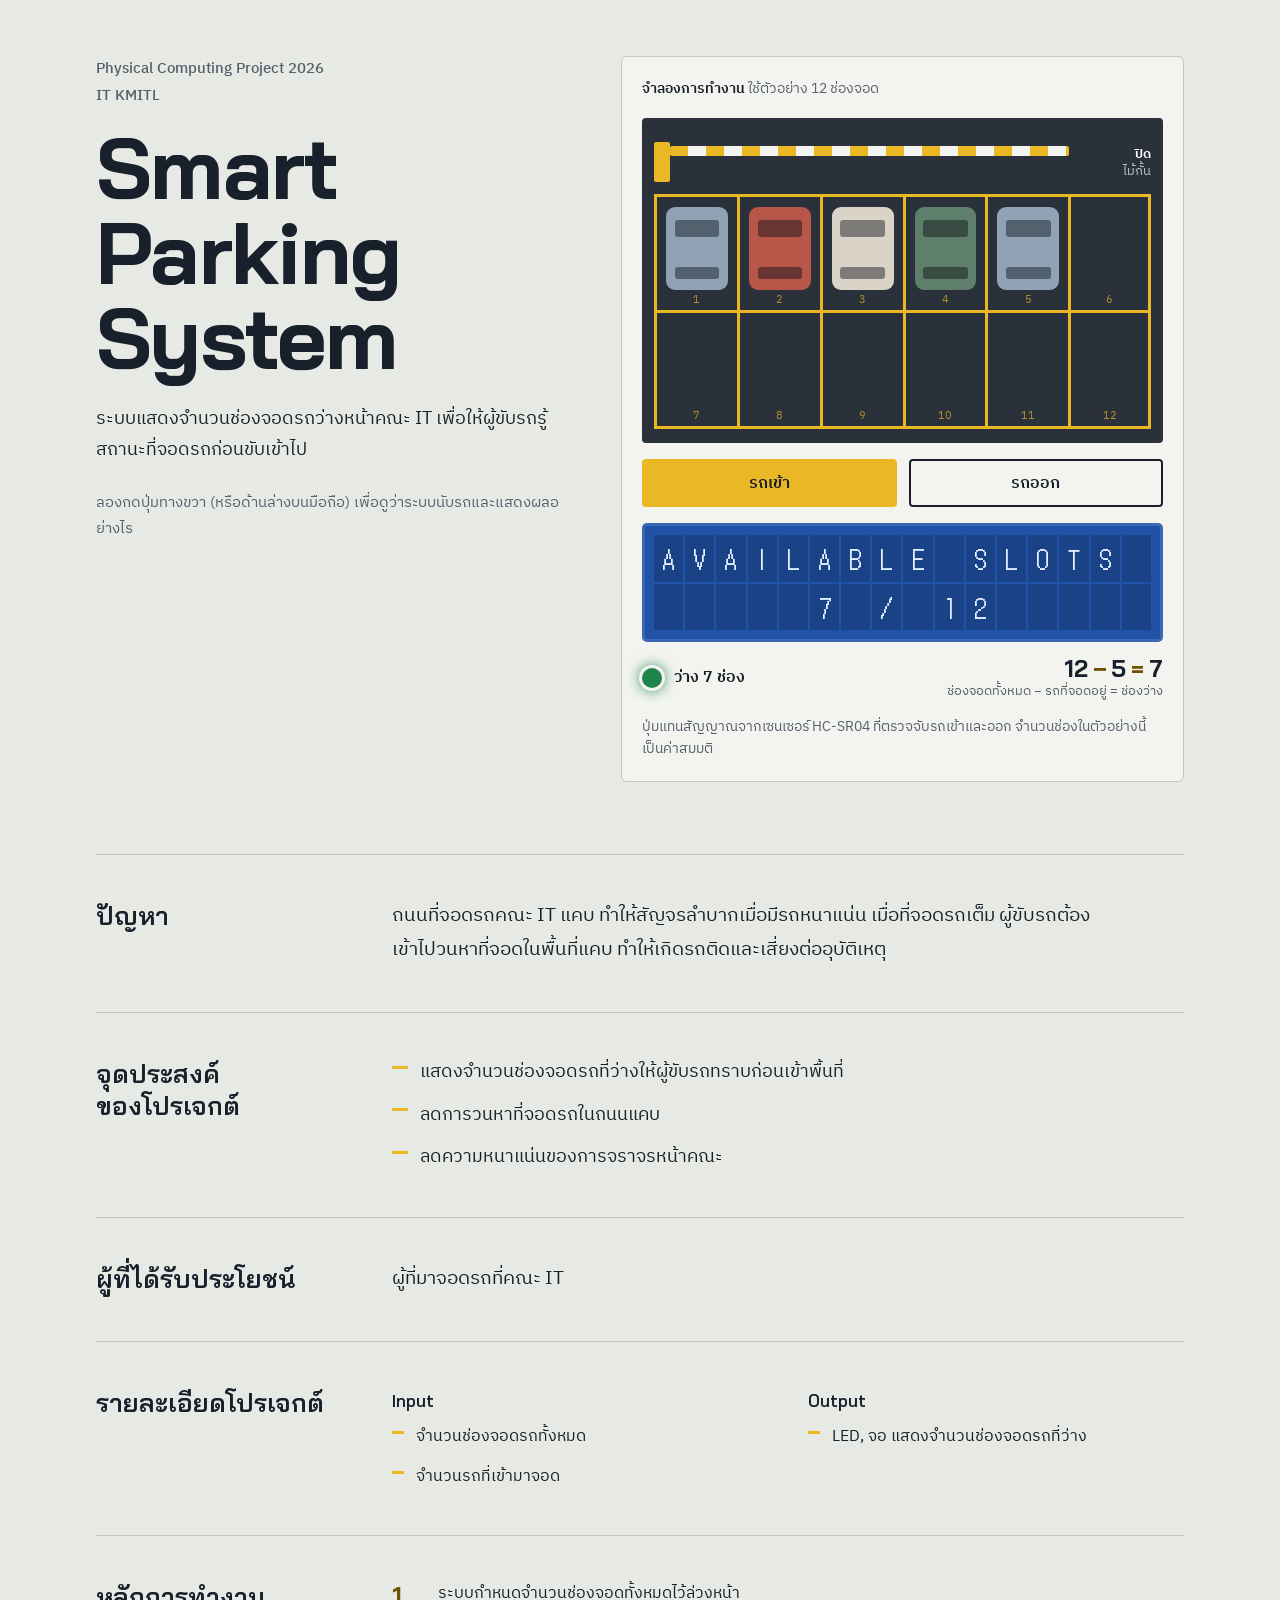
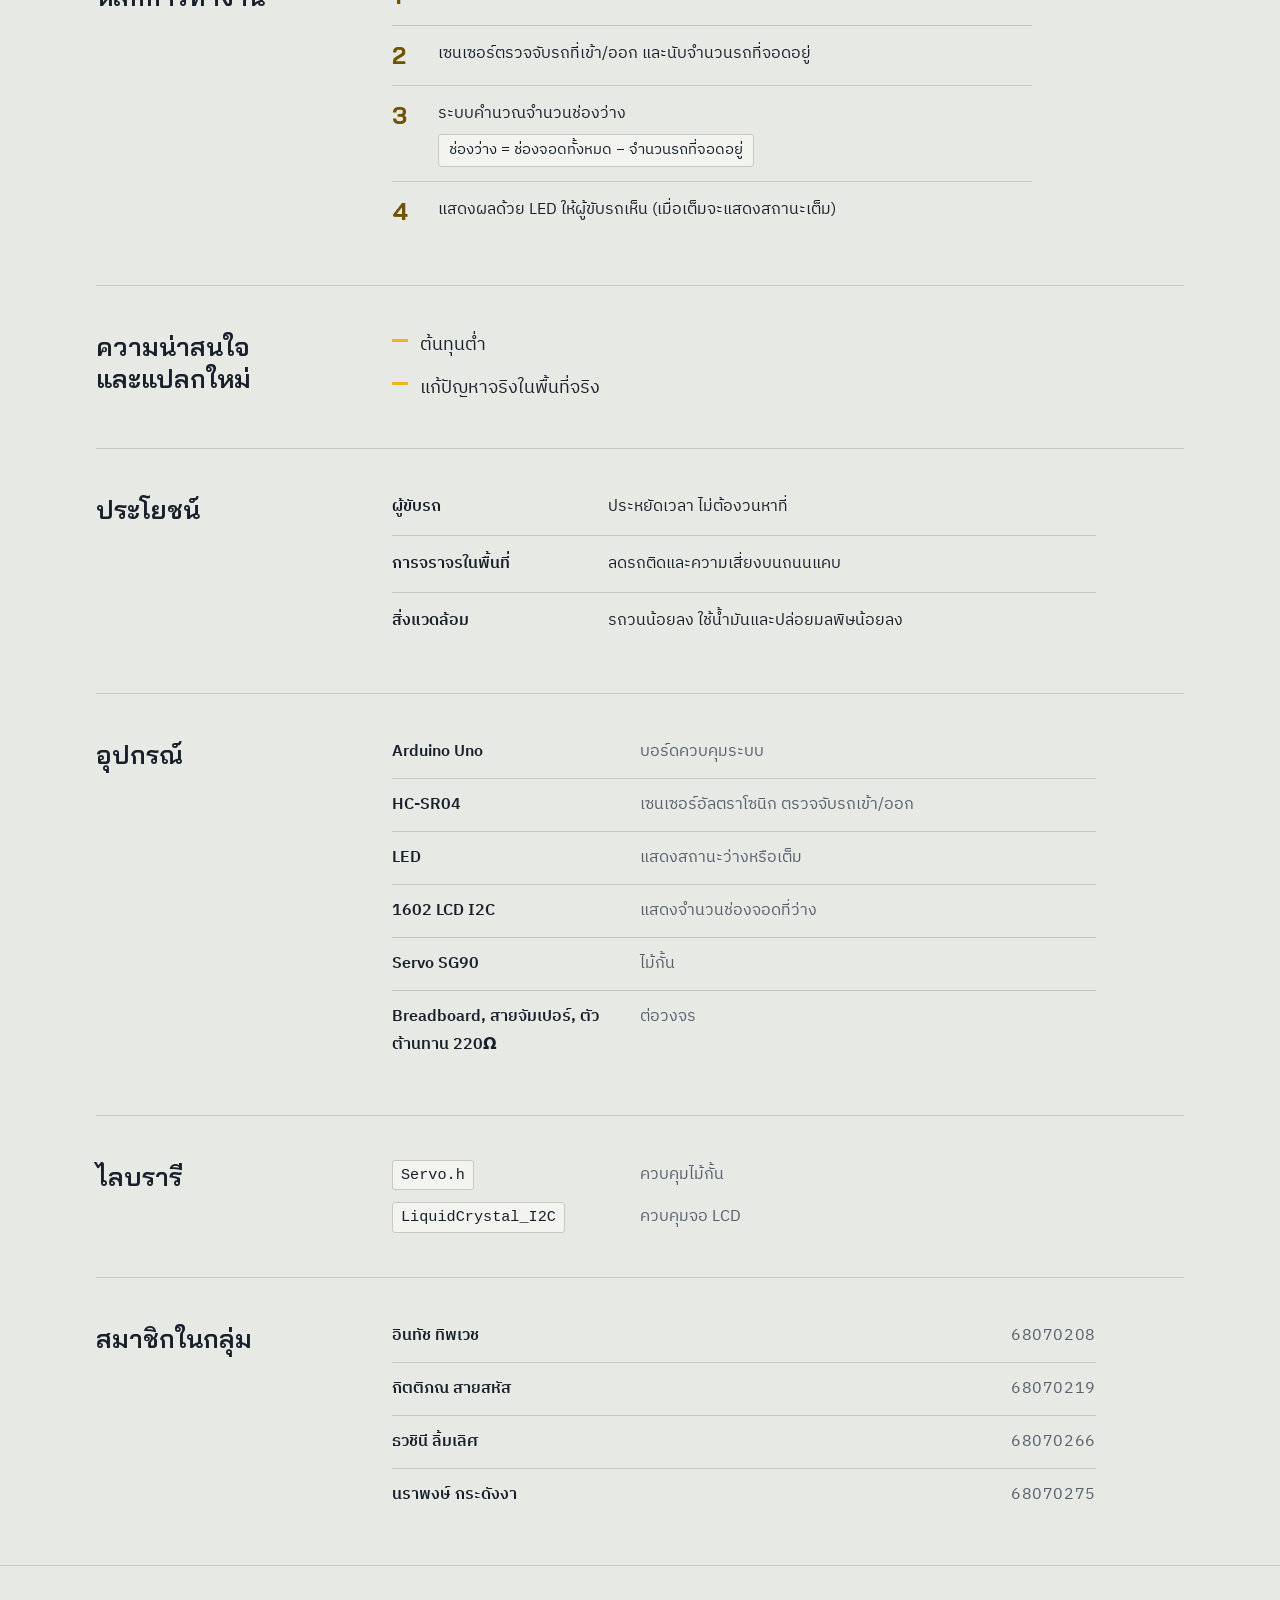
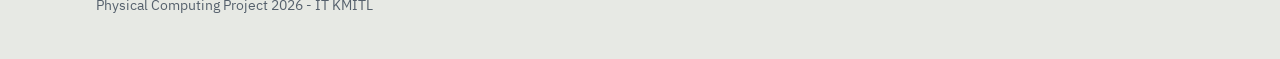
==== static-web/index.html @ 5815a882 "init website" ====
<!doctype html>
<html>

<head>
  <meta charset=utf8>
  <meta name=viewport content="width=device-width,initial-scale=1,viewport-fit=cover">
  <style>
    :root {
      color-scheme: light;
      box-sizing: border-box;
      padding-top: env(safe-area-inset-top, 0px);
      padding-bottom: env(safe-area-inset-bottom, 0px)
    }

    html {
      scroll-padding-top: env(safe-area-inset-top, 0px)
    }

    body {
      margin: 0;
      padding: 0;
      font: 14px -apple-system, BlinkMacSystemFont, sans-serif;
      background: #fff;
      color: #000
    }

    img {
      max-width: 100%
    }

    [hidden]:not([hidden=until-found i]) {
      display: none !important
    }
  </style>
</head>

<body>
  <title>Smart Parking System</title>
  <meta name="claude:viewport-fit-sides" content="cover">
  <link rel="stylesheet" href="style.css">
  <link rel="preconnect" href="https://fonts.googleapis.com">
  <link rel="preconnect" href="https://fonts.gstatic.com" crossorigin>
  <link
    href="https://fonts.googleapis.com/css2?family=Bai+Jamjuree:wght@500;700&family=DotGothic16&family=IBM+Plex+Sans+Thai:wght@400;500;600&display=swap"
    rel="stylesheet">

  <!-- Each <section> below is self-contained. Delete a whole <section class="row"> to drop that topic. -->

  <main>
    <!-- SECTION: Hero + live simulator -->
    <header class="hero">
      <div class="wrap hero-grid">
        <div class="hero-text">
          <p class="course">Physical Computing Project 2026<br>IT KMITL</p>
          <h1>Smart Parking System</h1>
          <p class="lede">ระบบแสดงจำนวนช่องจอดรถว่างหน้าคณะ IT เพื่อให้ผู้ขับรถรู้สถานะที่จอดรถก่อนขับเข้าไป</p>
          <p class="tag">ลองกดปุ่มทางขวา (หรือด้านล่างบนมือถือ) เพื่อดูว่าระบบนับรถและแสดงผลอย่างไร</p>
        </div>

        <div class="sim" id="sim">
          <p class="sim-head"><b>จำลองการทำงาน</b> ใช้ตัวอย่าง <span id="totalLabel">12</span> ช่องจอด</p>

          <div class="lot">
            <div class="gate" id="gate">
              <div class="gate-post"></div>
              <div class="gate-arm"></div>
              <p class="gate-label"><b id="gateText">ปิด</b>ไม้กั้น</p>
            </div>
            <div class="bays" id="bays" aria-label="ผังช่องจอดรถ"></div>
          </div>

          <div class="controls">
            <button class="btn primary" id="btnIn" type="button">รถเข้า</button>
            <button class="btn" id="btnOut" type="button">รถออก</button>
          </div>

          <div class="display">
            <div class="lcd" aria-hidden="true">
              <div class="lcd-in" id="lcd"></div>
            </div>
            <div class="status-row">
              <span class="led" id="led" aria-hidden="true"></span>
              <p class="status-text" id="statusText" aria-live="polite">ว่าง 7 ช่อง</p>
              <div class="calc">
                <p class="eq"><span id="fT">12</span><i>−</i><span id="fP">5</span><i>=</i><span id="fF">7</span></p>
                <small>ช่องจอดทั้งหมด − รถที่จอดอยู่ = ช่องว่าง</small>
              </div>
            </div>
          </div>

          <p class="sim-note">ปุ่มแทนสัญญาณจากเซนเซอร์ HC-SR04 ที่ตรวจจับรถเข้าและออก จำนวนช่องในตัวอย่างนี้เป็นค่าสมมติ
          </p>
        </div>
      </div>
    </header>

    <div class="wrap">
      <!-- SECTION: ปัญหา -->
      <section class="row" id="problem">
        <h2>ปัญหา</h2>
        <p class="prose big">ถนนที่จอดรถคณะ IT แคบ ทำให้สัญจรลำบากเมื่อมีรถหนาแน่น เมื่อที่จอดรถเต็ม
          ผู้ขับรถต้องเข้าไปวนหาที่จอดในพื้นที่แคบ ทำให้เกิดรถติดและเสี่ยงต่ออุบัติเหตุ</p>
      </section>

      <!-- SECTION: จุดประสงค์ -->
      <section class="row" id="objectives">
        <h2>จุดประสงค์ของโปรเจกต์</h2>
        <ul class="marks lg">
          <li>แสดงจำนวนช่องจอดรถที่ว่างให้ผู้ขับรถทราบก่อนเข้าพื้นที่</li>
          <li>ลดการวนหาที่จอดรถในถนนแคบ</li>
          <li>ลดความหนาแน่นของการจราจรหน้าคณะ</li>
        </ul>
      </section>

      <!-- SECTION: ผู้ที่ได้รับประโยชน์ -->
      <section class="row" id="audience">
        <h2>ผู้ที่ได้รับประโยชน์</h2>
        <p class="prose big">ผู้ที่มาจอดรถที่คณะ IT</p>
      </section>

      <!-- SECTION: รายละเอียดโปรเจกต์ -->
      <section class="row" id="details">
        <h2>รายละเอียดโปรเจกต์</h2>
        <div class="cols">
          <div>
            <h3>Input</h3>
            <ul class="marks">
              <li>จำนวนช่องจอดรถทั้งหมด</li>
              <li>จำนวนรถที่เข้ามาจอด</li>
            </ul>
          </div>
          <div>
            <h3>Output</h3>
            <ul class="marks">
              <li>LED, จอ แสดงจำนวนช่องจอดรถที่ว่าง</li>
            </ul>
          </div>
        </div>
      </section>

      <!-- SECTION: หลักการทำงาน -->
      <section class="row" id="how">
        <h2>หลักการทำงาน</h2>
        <ol class="steps">
          <li><span>ระบบกำหนดจำนวนช่องจอดทั้งหมดไว้ล่วงหน้า</span></li>
          <li><span>เซนเซอร์ตรวจจับรถที่เข้า/ออก และนับจำนวนรถที่จอดอยู่</span></li>
          <li><span>ระบบคำนวณจำนวนช่องว่าง<br><span class="formula">ช่องว่าง = ช่องจอดทั้งหมด −
                จำนวนรถที่จอดอยู่</span></span></li>
          <li><span>แสดงผลด้วย LED ให้ผู้ขับรถเห็น (เมื่อเต็มจะแสดงสถานะเต็ม)</span></li>
        </ol>
      </section>

      <!-- SECTION: ความน่าสนใจ -->
      <section class="row" id="novelty">
        <h2>ความน่าสนใจและแปลกใหม่</h2>
        <ul class="marks lg">
          <li>ต้นทุนต่ำ</li>
          <li>แก้ปัญหาจริงในพื้นที่จริง</li>
        </ul>
      </section>

      <!-- SECTION: ประโยชน์ -->
      <section class="row" id="benefits">
        <h2>ประโยชน์</h2>
        <dl class="dl">
          <div>
            <dt>ผู้ขับรถ</dt>
            <dd>ประหยัดเวลา ไม่ต้องวนหาที่</dd>
          </div>
          <div>
            <dt>การจราจรในพื้นที่</dt>
            <dd>ลดรถติดและความเสี่ยงบนถนนแคบ</dd>
          </div>
          <div>
            <dt>สิ่งแวดล้อม</dt>
            <dd>รถวนน้อยลง ใช้น้ำมันและปล่อยมลพิษน้อยลง</dd>
          </div>
        </dl>
      </section>

      <!-- SECTION: อุปกรณ์ -->
      <section class="row" id="hardware">
        <h2>อุปกรณ์</h2>
        <ul class="parts">
          <li><b>Arduino Uno</b><span>บอร์ดควบคุมระบบ</span></li>
          <li><b>HC-SR04</b><span>เซนเซอร์อัลตราโซนิก ตรวจจับรถเข้า/ออก</span></li>
          <li><b>LED</b><span>แสดงสถานะว่างหรือเต็ม</span></li>
          <li><b>1602 LCD I2C</b><span>แสดงจำนวนช่องจอดที่ว่าง</span></li>
          <li><b>Servo SG90</b><span>ไม้กั้น</span></li>
          <li><b>Breadboard, สายจัมเปอร์, ตัวต้านทาน 220Ω</b><span>ต่อวงจร</span></li>
        </ul>
      </section>

      <!-- SECTION: ไลบรารี -->
      <section class="row" id="libraries">
        <h2>ไลบรารี</h2>
        <ul class="libs">
          <li><code>Servo.h</code><span>ควบคุมไม้กั้น</span></li>
          <li><code>LiquidCrystal_I2C</code><span>ควบคุมจอ LCD</span></li>
        </ul>
      </section>

      <!-- SECTION: สมาชิก -->
      <section class="row" id="team">
        <h2>สมาชิกในกลุ่ม</h2>
        <ul class="team">
          <li><b>อินทัช ทิพเวช</b><span>68070208</span></li>
          <li><b>กิตติภณ สายสหัส</b><span>68070219</span></li>
          <li><b>ธวชินี ลิ้มเลิศ</b><span>68070266</span></li>
          <li><b>นราพงษ์ กระดังงา</b><span>68070275</span></li>
        </ul>
      </section>
    </div>

    <footer>
      <div class="wrap">Physical Computing Project 2026 - IT KMITL</div>
    </footer>
  </main>
  <script src="main.js" defer></script>
</body>

</html>
---- static-web/style.css ----
/* Layout: left-aligned document rows (label column + content column) under a hero
   that is a live parking-lot simulator: painted bays, barrier arm, 1602 LCD, LED. */
:root {
  --bg: #E7E9E4;
  --surface: #F3F4F0;
  --fg: #18212B;
  --muted: #55606C;
  --line: #C4C9C1;
  --paint: #E9B824;
  --paint-ink: #6F5200;
  --on-paint: #18212B;
  --asphalt: #2A313A;
  --lcd: #2152A8;
  --lcd-fg: #E3EEFF;
  --lcd-cell: rgba(0, 0, 0, 0.2);
  --ok: #1E8449;
  --bad: #C0392B;
  --car1: #8FA3B5;
  --car2: #B8564A;
  --car3: #D9D4C7;
  --car4: #5E7F6B;
  --font-display: "Bai Jamjuree", "IBM Plex Sans Thai", system-ui, sans-serif;
  --font-body: "IBM Plex Sans Thai", system-ui, -apple-system, "Segoe UI", sans-serif;
  --font-lcd: "DotGothic16", ui-monospace, "SFMono-Regular", Menlo, monospace;
}
@media (prefers-color-scheme: dark) {
  :root:not([data-theme="light"]) {
    --bg: #12161C;
    --surface: #1A2029;
    --fg: #E4E8ED;
    --muted: #97A2AF;
    --line: #2C3541;
    --paint: #F2C94C;
    --paint-ink: #F2C94C;
    --on-paint: #14181E;
    --asphalt: #0C0F13;
    --lcd: #2A62C9;
    --lcd-fg: #EAF2FF;
    --ok: #3DBE73;
    --bad: #E5675A;
    --car1: #7C93A8;
    --car2: #C4635A;
    --car3: #C9C3B4;
    --car4: #6C9279;
    color-scheme: dark;
  }
}
:root[data-theme="dark"] {
  --bg: #12161C;
  --surface: #1A2029;
  --fg: #E4E8ED;
  --muted: #97A2AF;
  --line: #2C3541;
  --paint: #F2C94C;
  --paint-ink: #F2C94C;
  --on-paint: #14181E;
  --asphalt: #0C0F13;
  --lcd: #2A62C9;
  --lcd-fg: #EAF2FF;
  --ok: #3DBE73;
  --bad: #E5675A;
  --car1: #7C93A8;
  --car2: #C4635A;
  --car3: #C9C3B4;
  --car4: #6C9279;
  color-scheme: dark;
}

*, *::before, *::after { box-sizing: border-box; }
body {
  background: var(--bg);
  color: var(--fg);
  font-family: var(--font-body);
  font-size: 16px;
  line-height: 1.75;
  -webkit-text-size-adjust: 100%;
}
.wrap {
  max-width: 1120px;
  margin-inline: auto;
  padding-left: max(16px, env(safe-area-inset-left, 0px));
  padding-right: max(16px, env(safe-area-inset-right, 0px));
}
h1, h2, h3, p, ul, ol, dl, dd { margin: 0; padding: 0; }
ul, ol { list-style: none; }
h1, h2, h3 { font-family: var(--font-display); text-wrap: balance; }
:focus-visible { outline: 3px solid var(--paint); outline-offset: 3px; }

/* ---------- Hero ---------- */
.hero { padding-block: 32px 48px; }
.hero-grid { display: grid; gap: 32px; }
.hero-text { min-width: 0; }
.course { font-size: 0.95rem; color: var(--muted); font-weight: 500; }
.hero h1 {
  font-size: clamp(2.6rem, 11vw, 5.4rem);
  line-height: 0.98;
  font-weight: 700;
  letter-spacing: -0.02em;
  margin-top: 16px;
}
.hero .lede {
  margin-top: 24px;
  font-size: 1.15rem;
  line-height: 1.7;
  max-width: 34em;
}
.hero .tag { margin-top: 24px; color: var(--muted); font-size: 0.95rem; }

/* ---------- Simulator ---------- */
.sim {
  min-width: 0;
  background: var(--surface);
  border: 1px solid var(--line);
  border-radius: 6px;
  padding: 16px;
  display: grid;
  gap: 16px;
}
.sim-head { font-size: 0.9rem; color: var(--muted); }
.sim-head b { color: var(--fg); font-weight: 600; }

.lot {
  background: var(--asphalt);
  border-radius: 4px;
  padding: 12px 12px 14px;
  display: grid;
  gap: 12px;
}
.gate { display: flex; align-items: flex-end; gap: 12px; min-height: 52px; }
.gate-post {
  flex: none;
  width: 16px; height: 40px;
  background: var(--paint);
  border-radius: 2px;
  position: relative;
}
.gate-arm {
  position: relative;
  flex: 1;
  height: 10px;
  margin-left: -12px;
  margin-bottom: 26px;
  transform-origin: 6px 50%;
  transition: transform 0.5s cubic-bezier(.3, .7, .3, 1);
  background: repeating-linear-gradient(90deg, var(--paint) 0 18px, #F4F4F0 18px 36px);
  border-radius: 2px;
}
.gate.open .gate-arm { transform: rotate(-62deg); }
.gate-label { flex: none; font-size: 0.8rem; color: #B9C1CB; line-height: 1.3; text-align: right; min-width: 5.5em; padding-bottom: 2px; }
.gate-label b { display: block; color: #fff; font-weight: 600; }

.bays {
  display: grid;
  grid-template-columns: repeat(6, minmax(0, 1fr));
  border-top: 3px solid var(--paint);
}
.bay {
  position: relative;
  aspect-ratio: 3 / 4.2;
  border-left: 3px solid var(--paint);
  border-bottom: 3px solid var(--paint);
}
.bay:nth-child(6n) { border-right: 3px solid var(--paint); }
.bay .no {
  position: absolute; left: 0; right: 0; bottom: 4px;
  text-align: center;
  font-size: 0.7rem; line-height: 1;
  color: var(--paint);
  opacity: 0.7;
  font-variant-numeric: tabular-nums;
}
.car {
  position: absolute;
  inset: 10px 9px 20px;
  border-radius: 9px;
  background: var(--car1);
  animation: park 0.35s ease-out;
}
.car::before, .car::after {
  content: "";
  position: absolute;
  left: 14%; right: 14%;
  background: rgba(10, 14, 20, 0.45);
  border-radius: 3px;
}
.car::before { top: 16%; height: 20%; }
.car::after { bottom: 14%; height: 14%; }
.bay:nth-child(4n+2) .car { background: var(--car2); }
.bay:nth-child(4n+3) .car { background: var(--car3); }
.bay:nth-child(4n+4) .car { background: var(--car4); }
@keyframes park { from { transform: translateY(-26px); opacity: 0; } to { transform: none; opacity: 1; } }

.controls { display: flex; flex-wrap: wrap; gap: 12px; }
.btn {
  flex: 1 1 140px;
  min-height: 48px;
  padding: 10px 18px;
  font: 600 1rem/1.2 var(--font-body);
  border-radius: 4px;
  cursor: pointer;
  border: 2px solid var(--fg);
  background: transparent;
  color: var(--fg);
}
.btn.primary { background: var(--paint); color: var(--on-paint); border-color: var(--paint); }
.btn:hover:not(:disabled) { filter: brightness(1.06); }
.btn:active:not(:disabled) { transform: translateY(1px); }
.btn:disabled { opacity: 0.4; cursor: not-allowed; }

.display { display: grid; gap: 12px; }
.lcd {
  background: var(--lcd);
  border-radius: 5px;
  padding: 12px;
  box-shadow: inset 0 0 0 3px rgba(255, 255, 255, 0.12);
}
.lcd-in {
  container-type: inline-size;
  display: grid;
  grid-template-columns: repeat(16, minmax(0, 1fr));
  gap: 2px;
}
.cell {
  aspect-ratio: 5 / 8;
  display: grid;
  place-items: center;
  background: var(--lcd-cell);
  color: var(--lcd-fg);
  font-family: var(--font-lcd);
  font-size: 16px;
  font-size: 5cqw;
  line-height: 1;
  border-radius: 1px;
}
.status-row { display: flex; align-items: center; gap: 12px; flex-wrap: wrap; }
.led {
  flex: none;
  width: 20px; height: 20px;
  border-radius: 50%;
  background: var(--ok);
  box-shadow: 0 0 0 3px var(--surface), 0 0 14px 2px var(--ok);
  transition: background 0.2s, box-shadow 0.2s;
}
.led.full { background: var(--bad); box-shadow: 0 0 0 3px var(--surface), 0 0 14px 2px var(--bad); }
.status-text { font-weight: 600; }
.calc { margin-left: auto; text-align: right; }
.calc .eq { font-family: var(--font-display); font-weight: 700; font-size: 1.5rem; line-height: 1.2; font-variant-numeric: tabular-nums; }
.calc .eq i { font-style: normal; color: var(--paint-ink); padding-inline: 0.2em; }
.calc small { display: block; color: var(--muted); font-size: 0.8rem; line-height: 1.4; }
.sim-note { font-size: 0.85rem; color: var(--muted); line-height: 1.6; }

/* ---------- Content rows ---------- */
.row {
  display: grid;
  gap: 16px 56px;
  padding-block: 44px;
  border-top: 1px solid var(--line);
}
.row > * { min-width: 0; }
.row h2 { font-size: 1.6rem; line-height: 1.25; font-weight: 600; }
.row h2 small { display: block; margin-top: 6px; font-family: var(--font-body); font-size: 0.9rem; font-weight: 400; color: var(--muted); }
.prose { max-width: 38em; }
.prose.big { font-size: 1.2rem; line-height: 1.8; }

.marks li { position: relative; padding-left: 28px; max-width: 38em; }
.marks li + li { margin-top: 12px; }
.marks li::before {
  content: "";
  position: absolute; left: 0; top: 0.5em;
  width: 16px; height: 3px;
  background: var(--paint);
}
.marks.lg li { font-size: 1.1rem; }

.cols { display: grid; gap: 24px 40px; }
.cols h3 { font-size: 1.05rem; font-weight: 600; margin-bottom: 8px; }
.cols .marks li { padding-left: 24px; }
.cols .marks li::before { width: 12px; }

.steps { counter-reset: s; max-width: 40em; }
.steps li {
  counter-increment: s;
  display: grid;
  grid-template-columns: 2.4rem minmax(0, 1fr);
  gap: 0 8px;
  padding-block: 14px;
  border-top: 1px solid var(--line);
}
.steps li:first-child { border-top: 0; padding-top: 0; }
.steps li::before {
  content: counter(s);
  font-family: var(--font-display);
  font-weight: 700;
  font-size: 1.5rem;
  line-height: 1.3;
  color: var(--paint-ink);
  font-variant-numeric: tabular-nums;
}
.formula {
  display: inline-block;
  margin-top: 6px;
  padding: 2px 10px;
  background: var(--surface);
  border: 1px solid var(--line);
  border-radius: 3px;
  font-size: 0.95rem;
}

.dl { display: grid; gap: 0; max-width: 44em; }
.dl > div { display: grid; gap: 2px 24px; padding-block: 14px; border-top: 1px solid var(--line); }
.dl > div:first-child { border-top: 0; padding-top: 0; }
.dl dt { font-weight: 600; }
.dl dd { color: var(--fg); }

.parts { display: grid; gap: 0; max-width: 44em; }
.parts li { display: grid; gap: 0 24px; padding-block: 12px; border-top: 1px solid var(--line); }
.parts li:first-child { border-top: 0; padding-top: 0; }
.parts b { font-weight: 600; }
.parts span { color: var(--muted); }
.libs { display: grid; gap: 12px; max-width: 44em; }
.libs li { display: grid; gap: 2px 24px; }
.libs code {
  font-family: ui-monospace, "SFMono-Regular", Menlo, Consolas, monospace;
  font-size: 0.95rem;
  background: var(--surface);
  border: 1px solid var(--line);
  border-radius: 3px;
  padding: 1px 8px;
  justify-self: start;
}
.libs span { color: var(--muted); }

.team { display: grid; gap: 0; max-width: 44em; }
.team li {
  display: flex; justify-content: space-between; align-items: baseline; gap: 16px; flex-wrap: wrap;
  padding-block: 12px;
  border-top: 1px solid var(--line);
}
.team li:first-child { border-top: 0; padding-top: 0; }
.team b { font-weight: 600; }
.team span { font-variant-numeric: tabular-nums; color: var(--muted); letter-spacing: 0.04em; }

footer { border-top: 1px solid var(--line); padding-block: 28px 40px; color: var(--muted); font-size: 0.9rem; }

/* ---------- Wider screens ---------- */
@media (min-width: 560px) {
  .bays { grid-template-columns: repeat(6, minmax(0, 1fr)); }
  .cols { grid-template-columns: repeat(2, minmax(0, 1fr)); }
  .dl > div { grid-template-columns: 12em minmax(0, 1fr); }
  .parts li { grid-template-columns: 14em minmax(0, 1fr); }
  .libs li { grid-template-columns: 14em minmax(0, 1fr); align-items: baseline; }
}
@media (min-width: 820px) {
  .row { grid-template-columns: minmax(0, 240px) minmax(0, 1fr); }
  .hero { padding-block: 56px 72px; }
}
@media (min-width: 960px) {
  .hero-grid { grid-template-columns: minmax(0, 5fr) minmax(0, 6fr); gap: 56px; align-items: start; }
  .sim { padding: 20px; }
}
@media (prefers-reduced-motion: reduce) {
  .car { animation: none; }
  .gate-arm, .led { transition: none; }
}
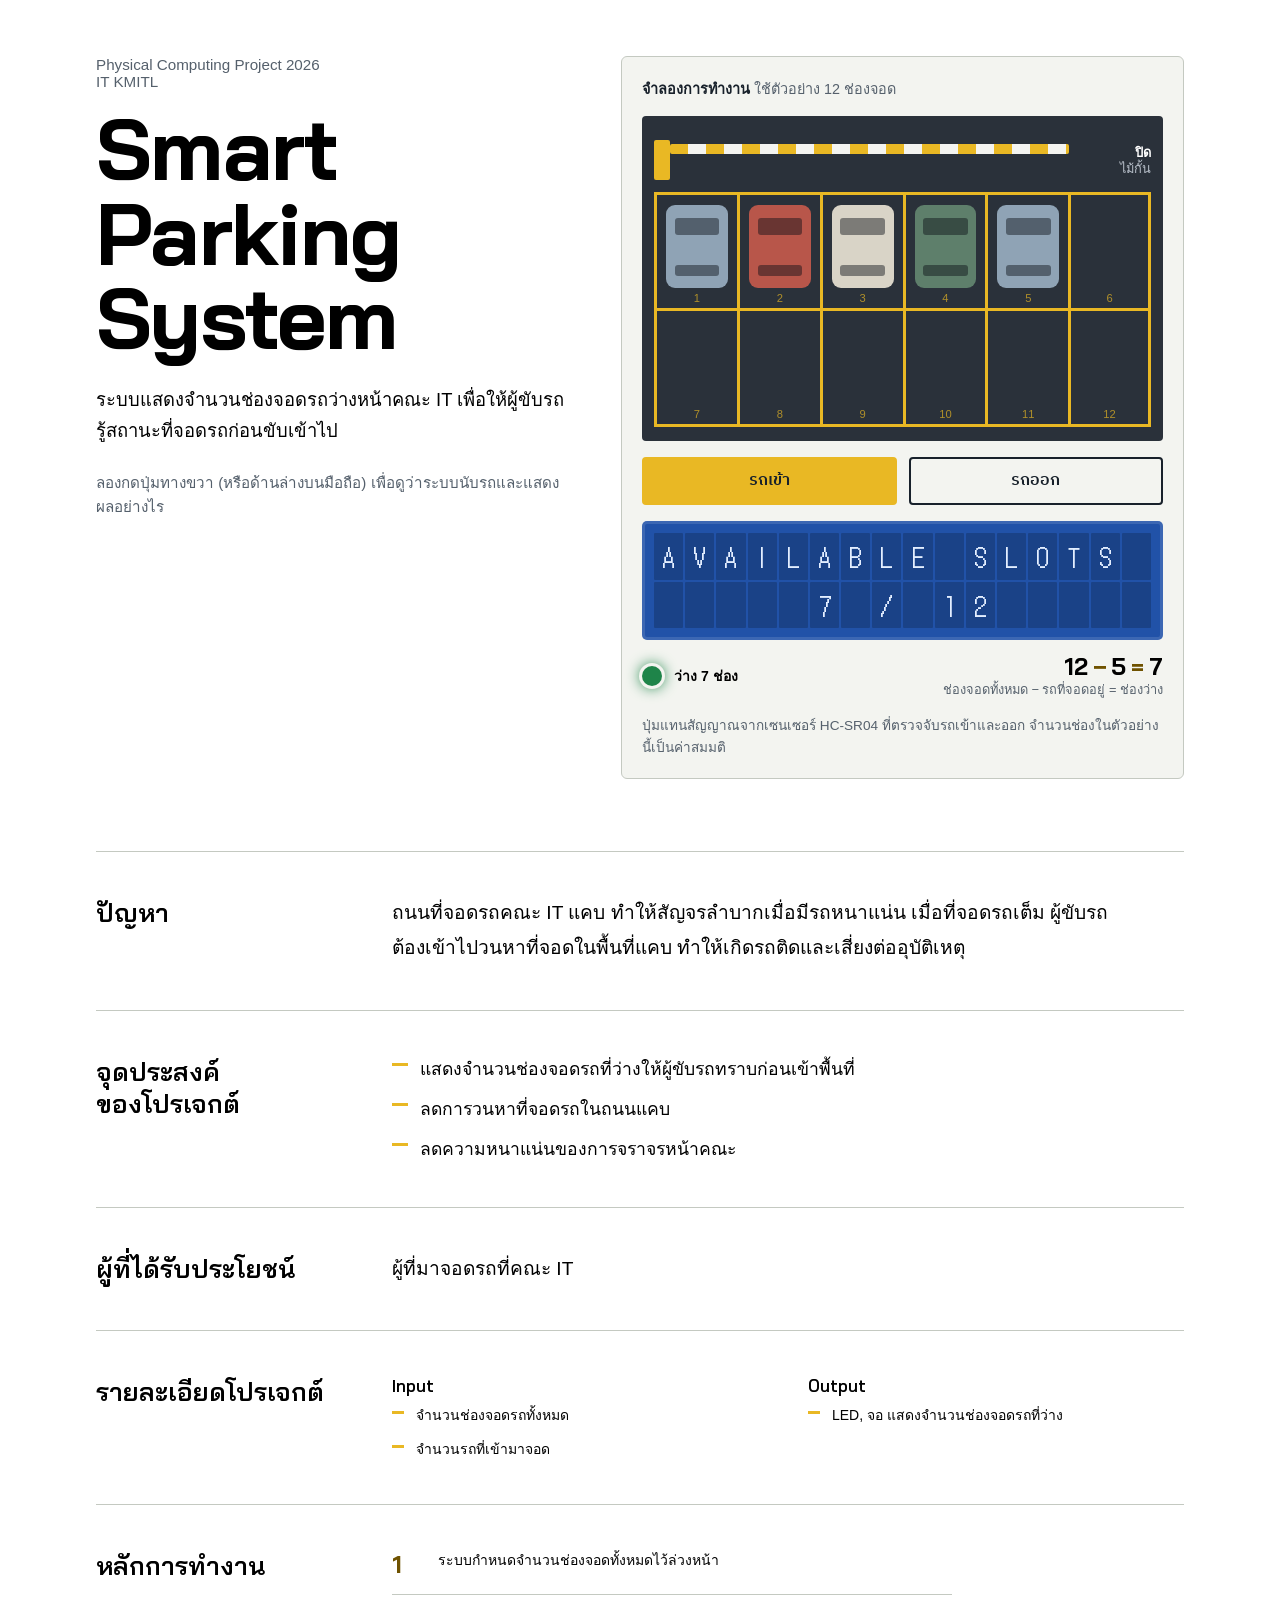
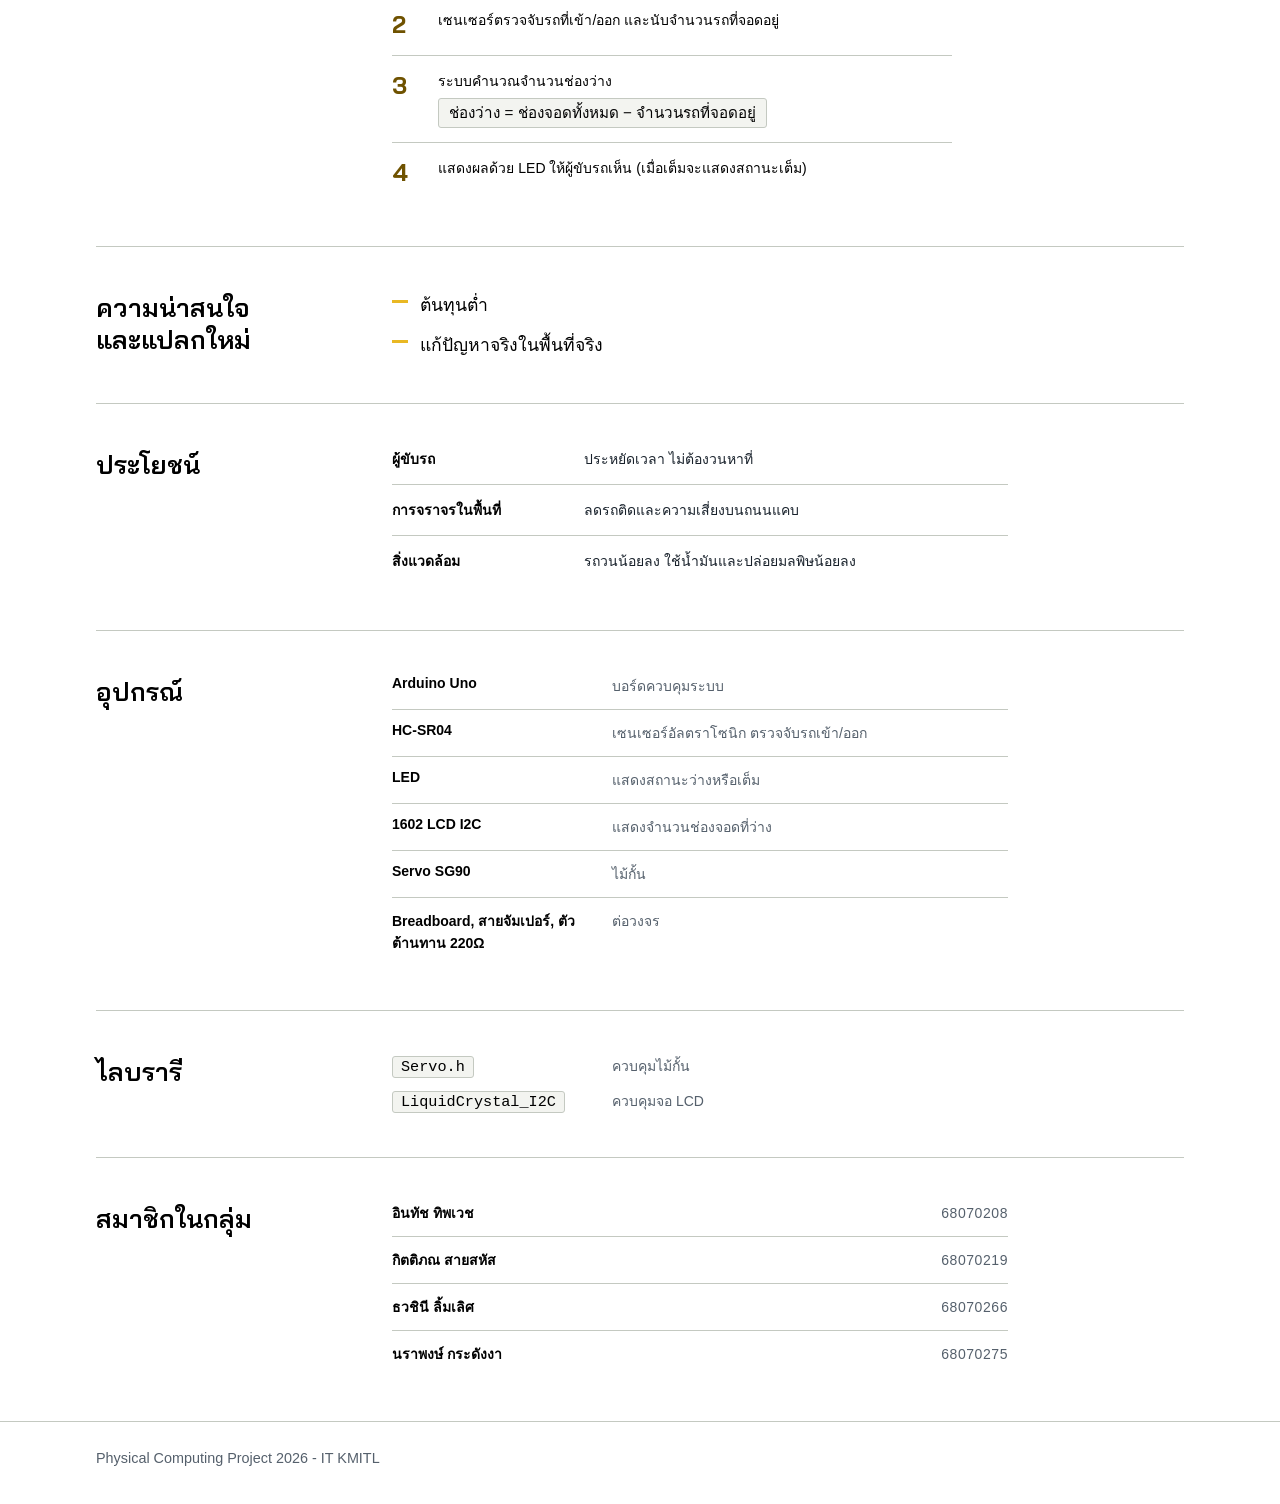
==== commit 7ca0e4fa: "fix: css, js link" ====
--- a/static-web/index.html
+++ b/static-web/index.html
@@ -1,9 +1,18 @@
-<!doctype html>
+<!DOCTYPE html>
 <html>
-
 <head>
-  <meta charset=utf8>
-  <meta name=viewport content="width=device-width,initial-scale=1,viewport-fit=cover">
+  <meta charset="UTF-8">
+  <meta name="viewport" content="width=device-width, initial-scale=1.0">
+
+  <title>Smart Parking System</title>
+  <meta name="claude:viewport-fit-sides" content="cover">
+  <link rel="stylesheet" href="./style.css">
+  <link rel="preconnect" href="https://fonts.googleapis.com">
+  <link rel="preconnect" href="https://fonts.gstatic.com" crossorigin>
+  <link
+    href="https://fonts.googleapis.com/css2?family=Bai+Jamjuree:wght@500;700&family=DotGothic16&family=IBM+Plex+Sans+Thai:wght@400;500;600&display=swap"
+    rel="stylesheet">
+
   <style>
     :root {
       color-scheme: light;
@@ -35,17 +44,6 @@
 </head>
 
 <body>
-  <title>Smart Parking System</title>
-  <meta name="claude:viewport-fit-sides" content="cover">
-  <link rel="stylesheet" href="style.css">
-  <link rel="preconnect" href="https://fonts.googleapis.com">
-  <link rel="preconnect" href="https://fonts.gstatic.com" crossorigin>
-  <link
-    href="https://fonts.googleapis.com/css2?family=Bai+Jamjuree:wght@500;700&family=DotGothic16&family=IBM+Plex+Sans+Thai:wght@400;500;600&display=swap"
-    rel="stylesheet">
-
-  <!-- Each <section> below is self-contained. Delete a whole <section class="row"> to drop that topic. -->
-
   <main>
     <!-- SECTION: Hero + live simulator -->
     <header class="hero">
@@ -216,7 +214,7 @@
       <div class="wrap">Physical Computing Project 2026 - IT KMITL</div>
     </footer>
   </main>
-  <script src="main.js" defer></script>
+  <script src="./main.js" defer></script>
 </body>
 
 </html>
